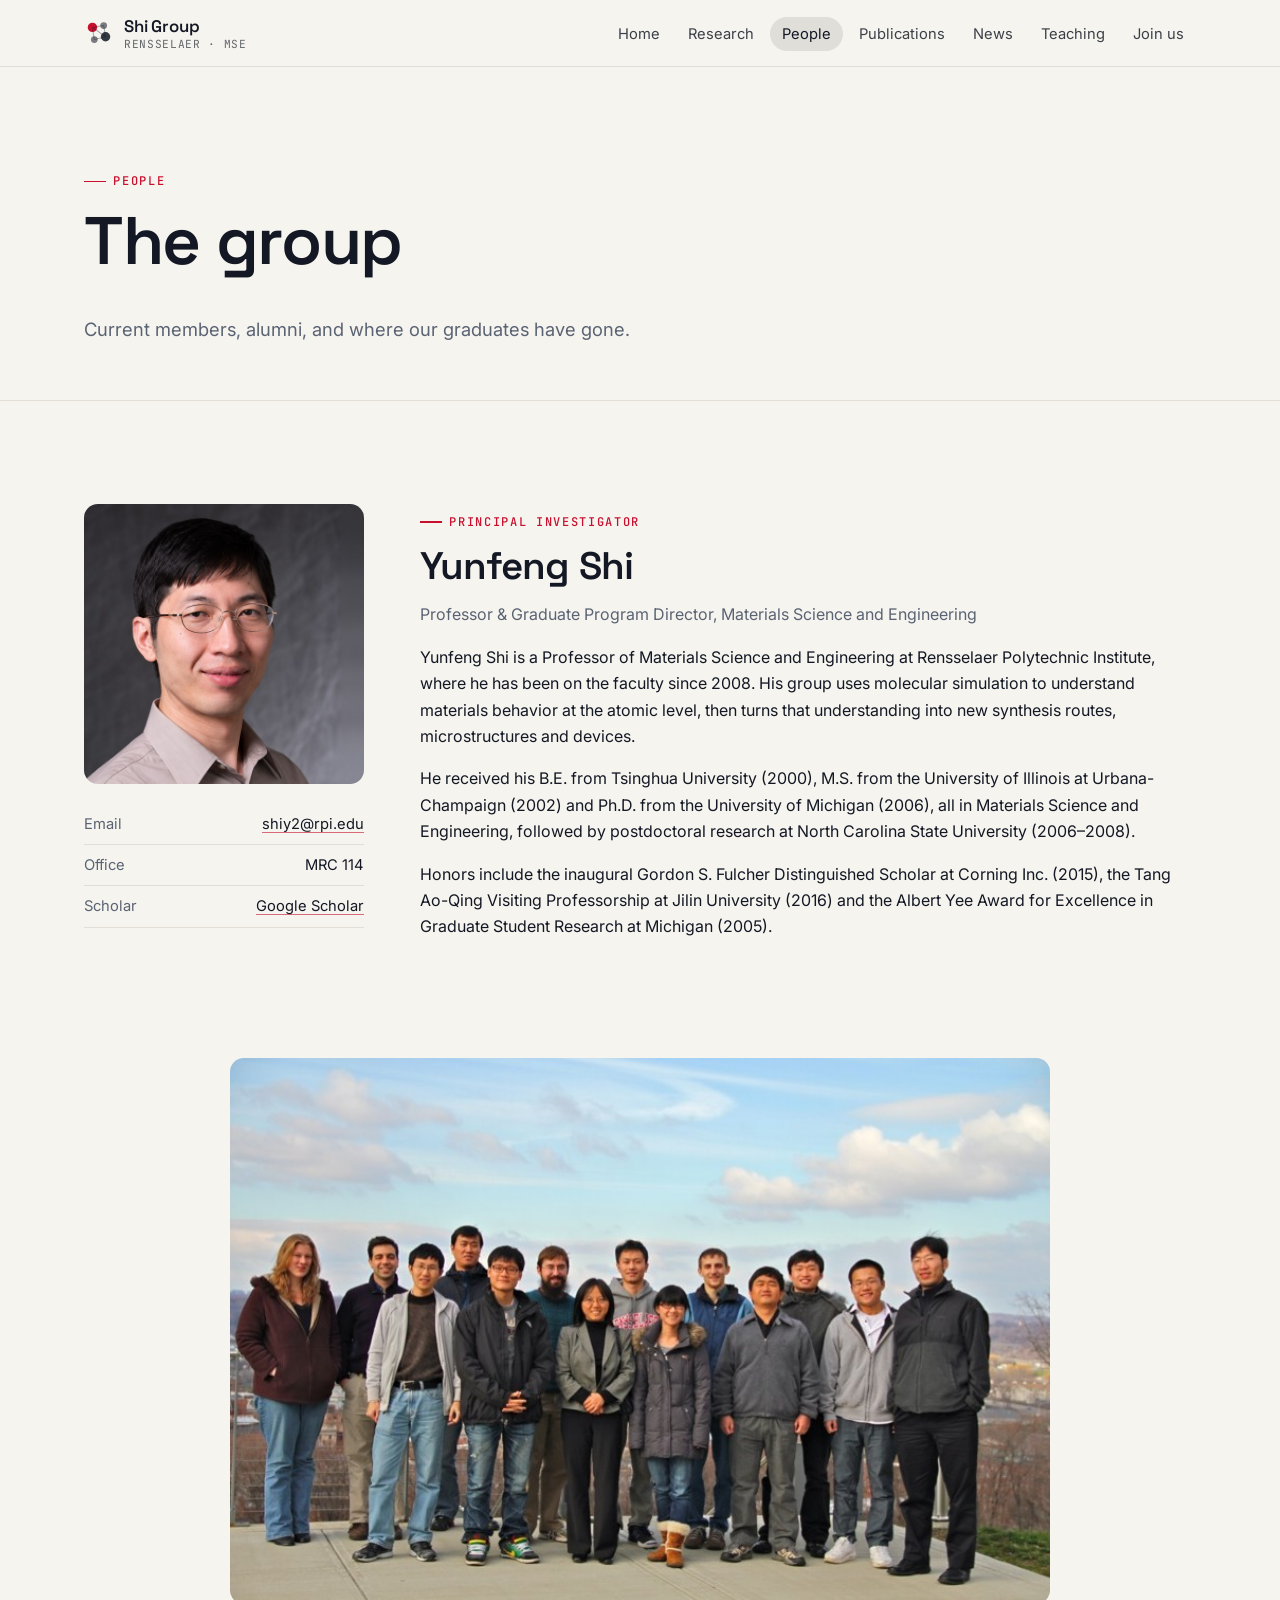
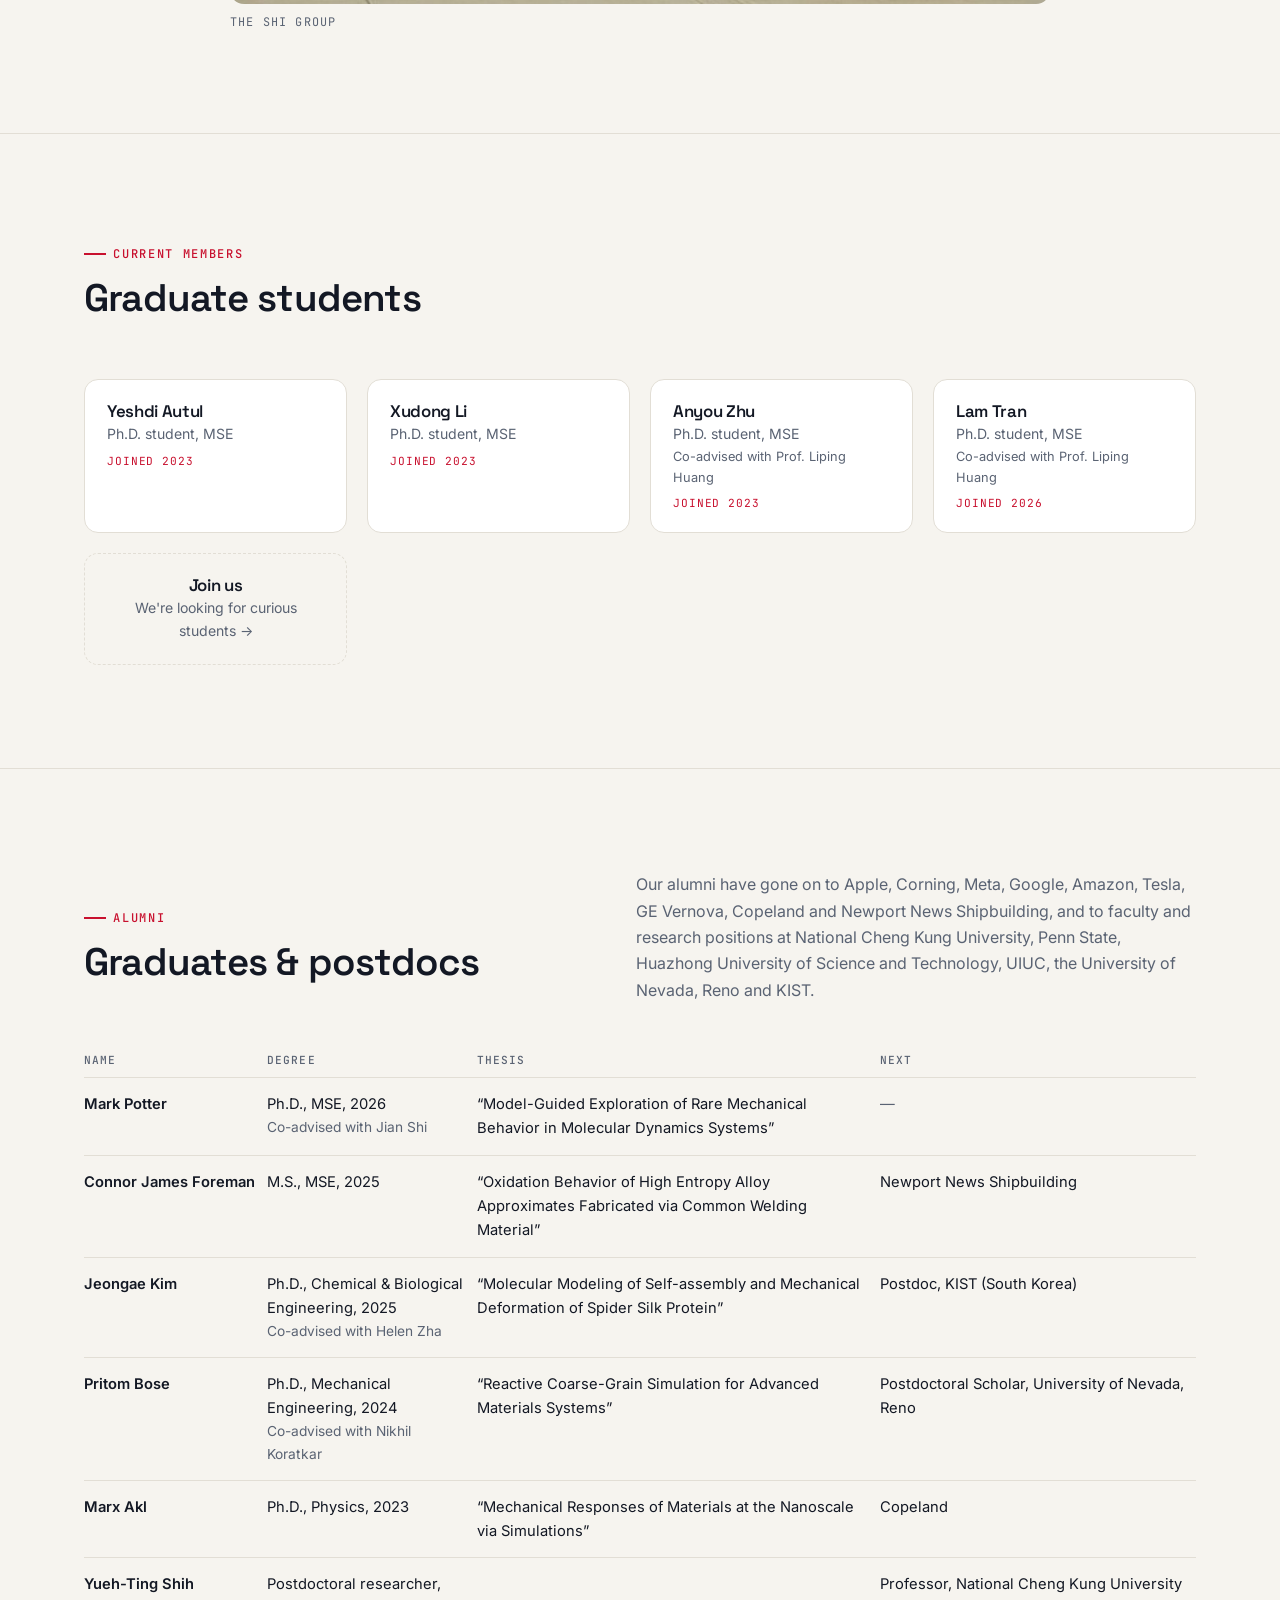
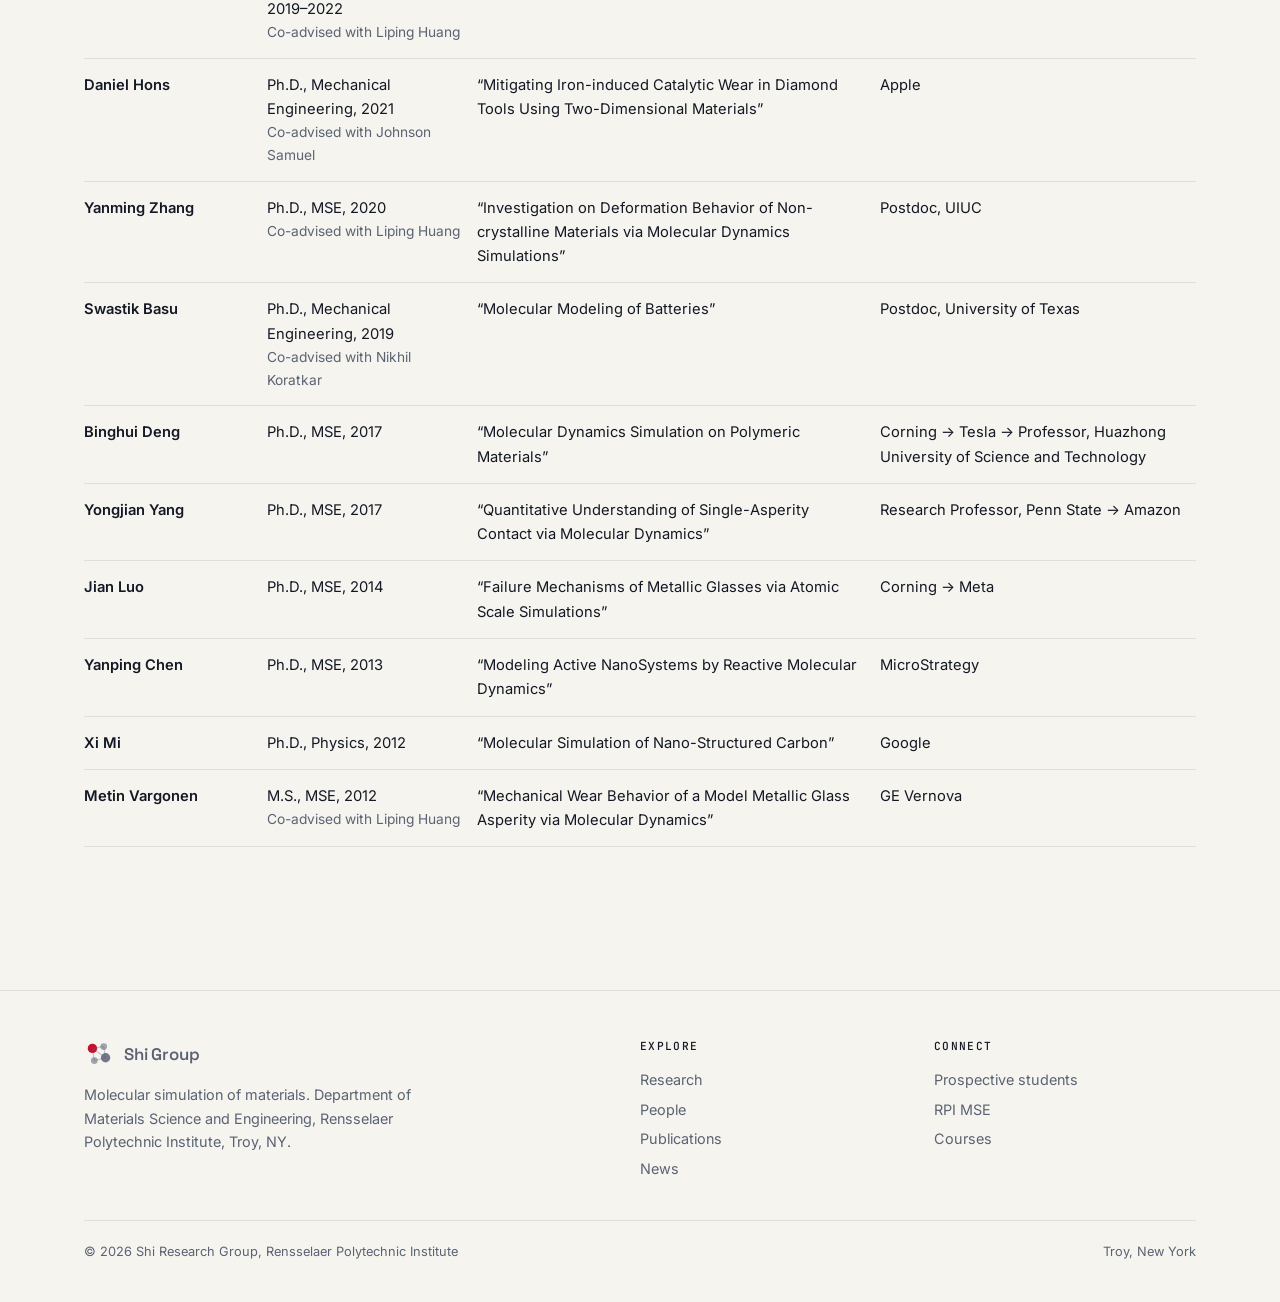
==== people.html @ 4d03acb0 "Add files via upload" ====
<!doctype html>
<html lang="en">
<head>
<meta charset="utf-8">
<meta name="viewport" content="width=device-width, initial-scale=1">
<title>People · Shi Group</title>
<link rel="icon" href="assets/favicon.svg" type="image/svg+xml">
<link rel="preconnect" href="https://fonts.googleapis.com"><link rel="preconnect" href="https://fonts.gstatic.com" crossorigin>
<link href="https://fonts.googleapis.com/css2?family=Inter:wght@400;500;600&family=JetBrains+Mono:wght@400;500&family=Space+Grotesk:wght@500;600&display=swap" rel="stylesheet">
<link rel="stylesheet" href="assets/style.css">
</head>
<body>
<section class="page-head">
  <div class="wrap">
    <div class="eyebrow">People</div>
    <h1>The group</h1>
    <p>Current members, alumni, and where our graduates have gone.</p>
  </div>
</section>

<section class="section">
  <div class="wrap pi" id="pi"></div>
</section>

<section class="section" style="padding-top:0;border-top:0">
  <div class="wrap">
    <figure class="group-photo reveal"><img src="assets/img/group.jpg" alt="Shi Group members and colleagues" loading="lazy"><figcaption>The Shi Group</figcaption></figure>
  </div>
</section>

<section class="section">
  <div class="wrap">
    <div class="section-head"><div><div class="eyebrow">Current members</div><h2>Graduate students</h2></div></div>
    <div class="members" id="current"></div>
  </div>
</section>

<section class="section">
  <div class="wrap">
    <div class="section-head"><div><div class="eyebrow">Alumni</div><h2>Graduates &amp; postdocs</h2></div>
      <p>Our alumni have gone on to Apple, Corning, Meta, Google, Amazon, Tesla, GE Vernova, Copeland and Newport News Shipbuilding, and to faculty and research positions at National Cheng Kung University, Penn State, Huazhong University of Science and Technology, UIUC, the University of Nevada, Reno and KIST.</p></div>
    <table class="alumni"><thead><tr><th>Name</th><th>Degree</th><th>Thesis</th><th>Next</th></tr></thead><tbody id="alumni"></tbody></table>
  </div>
</section>

<script src="data/people.js"></script>
<script src="assets/site.js"></script>
<script>
  const pi = PEOPLE.pi;
  document.getElementById("pi").innerHTML = `
    <div>${Site.avatar(pi)}
      <ul class="pi-meta">
        ${pi.email ? `<li><span>Email</span><a href="mailto:${pi.email}">${pi.email}</a></li>` : ""}
        ${pi.office ? `<li><span>Office</span><span>${pi.office}</span></li>` : ""}
        ${pi.scholar ? `<li><span>Scholar</span><a href="${pi.scholar}" target="_blank" rel="noopener">Google Scholar</a></li>` : ""}
        ${pi.cv ? `<li><span>CV</span><a href="${pi.cv}">Download (PDF)</a></li>` : ""}
      </ul></div>
    <div>
      <div class="eyebrow">Principal investigator</div>
      <h2>${pi.name}</h2>
      <p class="muted" style="margin-top:-6px">${pi.role}</p>
      ${pi.bio.map(b => `<p>${b}</p>`).join("")}
    </div>`;
  document.getElementById("current").innerHTML = PEOPLE.current.map(m => `
    <div class="member reveal">
      <h4>${m.name}</h4><div class="role">${m.role}</div>
      ${m.topic ? `<div class="topic">${m.topic}</div>` : ""}
      ${m.note ? `<div class="role" style="font-size:.8rem">${m.note}</div>` : ""}
      ${m.since ? `<div class="since">Joined ${m.since}</div>` : ""}
    </div>`).join("") + `<a class="member join reveal" href="join.html"><h4>Join us</h4><div class="role">We're looking for curious students →</div></a>`;
  document.getElementById("alumni").innerHTML = PEOPLE.alumni.map(a => `
    <tr><td class="name">${a.name}</td>
      <td>${a.degree}${a.year ? `, ${a.year}` : ""}${a.note ? `<div class="thesis">${a.note}</div>` : ""}</td>
      <td class="thesis">${a.thesis ? `“${a.thesis}”` : ""}</td>
      <td>${a.now || '<span class="muted">—</span>'}</td></tr>`).join("");
  observeReveal();
</script>
</body>
</html>
---- assets/style.css ----
/* ---------- Tokens ---------- */
:root {
  --bg: #f6f4ef;
  --surface: #ffffff;
  --surface-2: #efece5;
  --ink: #131824;
  --muted: #5a6373;
  --line: #e2ded5;
  --accent: #c8102e;
  --accent-soft: #c8102e14;
  --hero: #0b0f17;
  --hero-ink: #eef1f6;
  --radius: 14px;
  --maxw: 1160px;
  --font-display: "Space Grotesk", system-ui, sans-serif;
  --font-body: "Inter", system-ui, -apple-system, "Segoe UI", sans-serif;
  --font-mono: "JetBrains Mono", ui-monospace, monospace;
  color-scheme: light;
}
@media (prefers-color-scheme: dark) {
  :root:not([data-theme="light"]) {
    --bg: #0d1118; --surface: #141a25; --surface-2: #1a2130; --ink: #e8ebf1; --muted: #9aa3b3;
    --line: #252e3e; --accent: #ff4d61; --accent-soft: #ff4d611c; color-scheme: dark;
  }
}
:root[data-theme="dark"] {
  --bg: #0d1118; --surface: #141a25; --surface-2: #1a2130; --ink: #e8ebf1; --muted: #9aa3b3;
  --line: #252e3e; --accent: #ff4d61; --accent-soft: #ff4d611c; color-scheme: dark;
}

/* ---------- Base ---------- */
*, *::before, *::after { box-sizing: border-box; }
html { scroll-behavior: smooth; }
body {
  margin: 0; background: var(--bg); color: var(--ink);
  font: 16px/1.65 var(--font-body); -webkit-font-smoothing: antialiased;
}
img { max-width: 100%; display: block; }
a { color: inherit; text-decoration-color: color-mix(in srgb, var(--accent) 60%, transparent); text-underline-offset: 3px; }
a:hover { color: var(--accent); }
h1, h2, h3, h4 { font-family: var(--font-display); letter-spacing: -0.02em; line-height: 1.15; margin: 0 0 .5em; }
h1 { font-size: clamp(2.3rem, 5.4vw, 4.2rem); font-weight: 600; }
h2 { font-size: clamp(1.7rem, 3.2vw, 2.4rem); font-weight: 600; }
h3 { font-size: 1.25rem; font-weight: 600; }
p { margin: 0 0 1em; }
.wrap { max-width: var(--maxw); margin: 0 auto; padding: 0 24px; }
@media (max-width: 600px) { .wrap { padding: 0 16px; } }
.eyebrow {
  font: 500 .75rem/1 var(--font-mono); text-transform: uppercase; letter-spacing: .14em;
  color: var(--accent); display: inline-flex; align-items: center; gap: .6em; margin-bottom: 1rem;
}
.eyebrow::before { content: ""; width: 22px; height: 1.5px; background: currentColor; }
.muted { color: var(--muted); }
.section { padding: clamp(56px, 8vw, 104px) 0; }
.section + .section { border-top: 1px solid var(--line); }
.section-head { display: flex; justify-content: space-between; align-items: end; gap: 24px; margin-bottom: 40px; flex-wrap: wrap; }
.section-head p { max-width: 560px; color: var(--muted); margin: 0; }
.link-arrow { font: 500 .9rem var(--font-mono); text-decoration: none; white-space: nowrap; }
.link-arrow::after { content: " →"; transition: margin .2s; }
.link-arrow:hover::after { margin-left: 4px; }

/* ---------- Header ---------- */
.site-header {
  position: sticky; top: 0; z-index: 50;
  background: color-mix(in srgb, var(--bg) 82%, transparent);
  backdrop-filter: saturate(160%) blur(12px); -webkit-backdrop-filter: saturate(160%) blur(12px);
  border-bottom: 1px solid var(--line);
}
.site-header.on-hero { background: color-mix(in srgb, var(--hero) 70%, transparent); border-color: #ffffff14; color: var(--hero-ink); }
.nav { display: flex; align-items: center; justify-content: space-between; height: 66px; }
.brand { display: flex; align-items: center; gap: 10px; text-decoration: none; font: 600 1.05rem var(--font-display); letter-spacing: -0.01em; }
.brand-mark { width: 30px; height: 30px; }
.brand small { display: block; font: 400 .7rem var(--font-mono); letter-spacing: .06em; opacity: .65; text-transform: uppercase; }
.nav-links { display: flex; gap: 4px; list-style: none; margin: 0; padding: 0; }
.nav-links a { text-decoration: none; font-size: .92rem; padding: 8px 12px; border-radius: 999px; opacity: .82; }
.nav-links a:hover { opacity: 1; color: inherit; background: color-mix(in srgb, currentColor 8%, transparent); }
.nav-links a[aria-current="page"] { opacity: 1; background: color-mix(in srgb, currentColor 10%, transparent); }
.nav-toggle { display: none; background: none; border: 0; color: inherit; padding: 8px; cursor: pointer; }
.nav-toggle svg { width: 24px; height: 24px; }
@media (max-width: 860px) {
  .nav-toggle { display: block; }
  .nav-links {
    position: absolute; top: 66px; left: 0; right: 0; flex-direction: column; gap: 0; padding: 8px 16px 16px;
    background: var(--bg); color: var(--ink); border-bottom: 1px solid var(--line); display: none;
  }
  .nav-links.open { display: flex; }
  .nav-links a { display: block; padding: 12px; border-radius: 10px; }
}

/* ---------- Hero ---------- */
.hero { position: relative; background: var(--hero); color: var(--hero-ink); overflow: hidden; margin-top: -67px; padding-top: 67px; }
.hero canvas { position: absolute; inset: 0; width: 100%; height: 100%; }
.hero::after { content: ""; position: absolute; inset: 0; pointer-events: none;
  background: linear-gradient(90deg, var(--hero) 0%, #0b0f17d9 38%, #0b0f1740 70%, transparent 100%), linear-gradient(0deg, var(--hero) 0%, transparent 30%); }
.hero-inner { position: relative; z-index: 2; padding: clamp(90px, 14vw, 170px) 0 clamp(70px, 9vw, 110px); max-width: 720px; }
.hero h1 { margin-bottom: .35em; }
.hero h1 em { font-style: normal; color: #ff5a6c; }
.hero .lede { font-size: clamp(1.05rem, 1.6vw, 1.22rem); color: #c3cad6; max-width: 600px; }
.hero .eyebrow { color: #ff5a6c; }
.hero-cta { display: flex; gap: 12px; flex-wrap: wrap; margin-top: 30px; }
.btn {
  display: inline-flex; align-items: center; gap: 8px; padding: 12px 20px; border-radius: 999px;
  font: 500 .95rem var(--font-body); text-decoration: none; border: 1px solid transparent; transition: transform .15s, background .2s;
}
.btn:hover { transform: translateY(-1px); }
.btn-primary { background: var(--accent); color: #fff; }
.btn-primary:hover { color: #fff; background: color-mix(in srgb, var(--accent) 88%, #000); }
.btn-ghost { border-color: #ffffff38; color: var(--hero-ink); }
.btn-ghost:hover { color: #fff; background: #ffffff12; }
.btn-line { border-color: var(--line); background: var(--surface); }
.hero-hint { position: absolute; right: 24px; bottom: 18px; max-width: 460px; text-align: right; line-height: 1.5; z-index: 2; font: .7rem var(--font-mono); color: #8590a3; letter-spacing: .06em; }
@media (max-width: 600px) { .hero-hint { display: none; } }

.stats { position: relative; z-index: 2; display: grid; grid-template-columns: repeat(3, 1fr); border-top: 1px solid #ffffff1a; }
.stat { padding: 26px 0 30px; }
.stat + .stat { padding-left: 24px; border-left: 1px solid #ffffff1a; }
.stat b { display: block; font: 600 clamp(1.6rem, 3vw, 2.3rem)/1 var(--font-display); letter-spacing: -.02em; }
.stat span { font: .72rem var(--font-mono); text-transform: uppercase; letter-spacing: .1em; color: #8f99ab; }
@media (max-width: 700px) { .stat + .stat { padding-left: 14px; } }

/* ---------- Page header (inner pages) ---------- */
.page-head { padding: clamp(56px, 8vw, 96px) 0 clamp(32px, 5vw, 56px); border-bottom: 1px solid var(--line); }
.page-head p { font-size: 1.15rem; color: var(--muted); max-width: 680px; margin: 0; }

/* ---------- Theme cards ---------- */
.themes { display: grid; grid-template-columns: repeat(3, 1fr); gap: 20px; }
@media (max-width: 960px) { .themes { grid-template-columns: repeat(2, 1fr); } }
@media (max-width: 620px) { .themes { grid-template-columns: 1fr; } }
.theme {
  background: var(--surface); border: 1px solid var(--line); border-radius: var(--radius); overflow: hidden;
  text-decoration: none; display: flex; flex-direction: column; transition: transform .2s, box-shadow .2s, border-color .2s;
}
.theme:hover { transform: translateY(-3px); box-shadow: 0 18px 40px -24px #0005; border-color: color-mix(in srgb, var(--accent) 35%, var(--line)); color: inherit; }
.theme-img { aspect-ratio: 16 / 9; overflow: hidden; background: #0f1520; }
.theme-img img { width: 100%; height: 100%; object-fit: cover; transition: transform .6s; }
.theme:hover .theme-img img { transform: scale(1.04); }
.theme-body { padding: 20px 22px 24px; }
.theme-body .num { font: .72rem var(--font-mono); color: var(--accent); letter-spacing: .1em; }
.theme-body h3 { margin: 6px 0 8px; }
.theme-body p { color: var(--muted); font-size: .95rem; margin: 0; }

/* ---------- Featured papers ---------- */
.papers { display: grid; grid-template-columns: repeat(3, 1fr); gap: 16px; }
@media (max-width: 960px) { .papers { grid-template-columns: repeat(2, 1fr); } }
@media (max-width: 640px) { .papers { grid-template-columns: 1fr; } }
.paper-card {
  display: grid; grid-template-columns: 64px 1fr; gap: 14px; padding: 22px; border-radius: var(--radius);
  background: var(--surface); border: 1px solid var(--line); text-decoration: none;
}
.paper-card:hover { border-color: color-mix(in srgb, var(--accent) 40%, var(--line)); color: inherit; }
.paper-card .yr { font: 600 1.5rem/1 var(--font-display); color: var(--muted); }
.paper-card .jr { font: 500 .74rem var(--font-mono); text-transform: uppercase; letter-spacing: .08em; color: var(--accent); margin-bottom: 6px; }
.paper-card h4 { font: 600 1.05rem/1.35 var(--font-display); margin: 0; letter-spacing: -.01em; }

/* ---------- News ---------- */
.news-list { list-style: none; margin: 0; padding: 0; }
.news-item { display: grid; grid-template-columns: 120px 90px 1fr; gap: 16px; padding: 18px 0; border-bottom: 1px solid var(--line); align-items: baseline; }
.news-item:first-child { border-top: 1px solid var(--line); }
.news-date { font: .82rem var(--font-mono); color: var(--muted); }
.tag { display: inline-block; font: 500 .68rem/1 var(--font-mono); text-transform: uppercase; letter-spacing: .08em;
  padding: 5px 8px; border-radius: 6px; background: var(--accent-soft); color: var(--accent); justify-self: start; }
.tag.People { background: #3b6ea81f; color: #3b6ea8; }
.tag.Grant { background: #e0a52624; color: #a8740a; }
.tag.Talk { background: #4b8a6a1f; color: #3d7a5a; }
@media (prefers-color-scheme: dark) { :root:not([data-theme="light"]) .tag.People { color: #8db4e6; } :root:not([data-theme="light"]) .tag.Grant { color: #f0c062; } :root:not([data-theme="light"]) .tag.Talk { color: #7fcca4; } }
:root[data-theme="dark"] .tag.People { color: #8db4e6; } :root[data-theme="dark"] .tag.Grant { color: #f0c062; } :root[data-theme="dark"] .tag.Talk { color: #7fcca4; }
@media (max-width: 640px) {
  .news-item { grid-template-columns: auto 1fr; gap: 6px 12px; }
  .news-item .news-text { grid-column: 1 / -1; }
}

/* ---------- Split / CTA ---------- */
.split { display: grid; grid-template-columns: 1.1fr 1fr; gap: clamp(28px, 6vw, 80px); align-items: start; }
@media (max-width: 860px) { .split { grid-template-columns: 1fr; } }
.cta-band { background: var(--hero); color: var(--hero-ink); border-radius: 22px; padding: clamp(32px, 6vw, 64px); position: relative; overflow: hidden; }
.cta-band p { color: #c3cad6; max-width: 560px; }
.cta-band .eyebrow { color: #ff5a6c; }
.cta-band::before { content: ""; position: absolute; right: -60px; top: -60px; width: 320px; height: 320px; border-radius: 50%;
  background: radial-gradient(circle, #c8102e55, transparent 65%); }

/* ---------- Research page ---------- */
.rs { display: grid; grid-template-columns: 1fr 1.1fr; gap: clamp(28px, 5vw, 64px); align-items: center; padding: clamp(48px, 7vw, 88px) 0; border-bottom: 1px solid var(--line); scroll-margin-top: 80px; }
.rs:nth-of-type(even) .rs-fig { order: 2; }
.rs-img { border-radius: var(--radius); overflow: hidden; aspect-ratio: 16 / 10; background: #0f1520; }
.rs-img img { width: 100%; height: 100%; object-fit: cover; }
.rs-img figcaption { display: none; }
.rs ul.refs { list-style: none; padding: 0; margin: 20px 0 0; border-top: 1px solid var(--line); }
.rs ul.refs li { padding: 10px 0; border-bottom: 1px solid var(--line); font-size: .92rem; }
.rs ul.refs li span { font: .74rem var(--font-mono); color: var(--accent); text-transform: uppercase; letter-spacing: .06em; margin-right: 8px; }
@media (max-width: 860px) { .rs { grid-template-columns: 1fr; } .rs:nth-of-type(even) .rs-fig { order: 0; } }
.toc { display: flex; flex-wrap: wrap; gap: 8px; margin-top: 28px; }
.chip {
  font: 500 .82rem var(--font-body); padding: 8px 14px; border-radius: 999px; border: 1px solid var(--line);
  background: var(--surface); color: var(--ink); text-decoration: none; cursor: pointer;
}
.chip:hover { border-color: var(--accent); color: var(--accent); }
.chip[aria-pressed="true"] { background: var(--ink); color: var(--bg); border-color: var(--ink); }
.methods { display: grid; grid-template-columns: repeat(4, 1fr); gap: 16px; }
@media (max-width: 860px) { .methods { grid-template-columns: 1fr 1fr; } }
@media (max-width: 480px) { .methods { grid-template-columns: 1fr; } }
.method { padding: 22px; background: var(--surface); border: 1px solid var(--line); border-radius: var(--radius); }
.method h4 { font: 600 1rem var(--font-display); margin: 0 0 6px; }
.method p { font-size: .9rem; color: var(--muted); margin: 0; }

/* ---------- People ---------- */
.pi { display: grid; grid-template-columns: 280px 1fr; gap: clamp(28px, 5vw, 56px); }
@media (max-width: 760px) { .pi { grid-template-columns: 1fr; } }
.avatar {
  aspect-ratio: 1; border-radius: var(--radius); overflow: hidden; display: grid; place-items: center;
  background: linear-gradient(135deg, #1b2434, #0b0f17); color: #fff; font: 600 2.4rem var(--font-display); letter-spacing: -.02em;
}
.avatar img { width: 100%; height: 100%; object-fit: cover; }
.pi .avatar { max-width: 280px; font-size: 4rem; }
.pi-meta { list-style: none; padding: 0; margin: 20px 0 0; font-size: .92rem; }
.pi-meta li { padding: 8px 0; border-bottom: 1px solid var(--line); display: flex; justify-content: space-between; gap: 12px; }
.pi-meta li span:first-child { color: var(--muted); }
.members { display: grid; grid-template-columns: repeat(auto-fill, minmax(220px, 1fr)); gap: 20px; }
.member { background: var(--surface); border: 1px solid var(--line); border-radius: var(--radius); padding: 20px 22px 22px; }
.member .avatar { font-size: 2.2rem; margin-bottom: 14px; }
.member h4 { font: 600 1.05rem var(--font-display); margin: 0; }
.member .role { font-size: .88rem; color: var(--muted); }
.member .topic { font-size: .85rem; margin-top: 8px; }
.member .since { font: .7rem var(--font-mono); color: var(--accent); text-transform: uppercase; letter-spacing: .08em; margin-top: 8px; }
.member.join { display: flex; flex-direction: column; justify-content: center; border-style: dashed; background: transparent; text-decoration: none; min-height: 0; text-align: center; }
.member.join:hover { border-color: var(--accent); color: var(--accent); }
.alumni { width: 100%; border-collapse: collapse; font-size: .92rem; }
.alumni th { text-align: left; font: 500 .7rem var(--font-mono); text-transform: uppercase; letter-spacing: .1em; color: var(--muted); padding: 10px 12px 10px 0; border-bottom: 1px solid var(--line); }
.alumni td { padding: 14px 12px 14px 0; border-bottom: 1px solid var(--line); vertical-align: top; }
.alumni td.name { font-weight: 600; white-space: nowrap; }
.alumni td .thesis { color: var(--muted); font-size: .86rem; }
@media (max-width: 760px) {
  .alumni thead { display: none; }
  .alumni tr { display: block; padding: 14px 0; border-bottom: 1px solid var(--line); }
  .alumni td { display: block; border: 0; padding: 2px 0; }
}
.ug { columns: 2; column-gap: 40px; list-style: none; padding: 0; margin: 0; font-size: .92rem; }
.ug li { break-inside: avoid; padding: 8px 0; border-bottom: 1px solid var(--line); display: flex; justify-content: space-between; gap: 12px; }
.ug li span { color: var(--muted); text-align: right; }
@media (max-width: 640px) { .ug { columns: 1; } }

/* ---------- Publications ---------- */
.pub-tools { display: flex; flex-wrap: wrap; gap: 12px; align-items: center; margin-bottom: 12px; }
.search {
  flex: 1 1 260px; display: flex; align-items: center; gap: 8px; padding: 10px 16px; border-radius: 999px;
  border: 1px solid var(--line); background: var(--surface);
}
.search input { border: 0; outline: 0; background: transparent; color: var(--ink); font: inherit; width: 100%; }
.search:focus-within { border-color: var(--accent); }
.pub-count { font: .8rem var(--font-mono); color: var(--muted); }
.pub-year { display: grid; grid-template-columns: 110px 1fr; gap: 24px; padding: 26px 0; border-bottom: 1px solid var(--line); }
.pub-year > h3 { font: 600 1.6rem var(--font-display); color: var(--muted); position: sticky; top: 84px; align-self: start; margin: 0; }
@media (max-width: 700px) { .pub-year { grid-template-columns: 1fr; gap: 8px; } .pub-year > h3 { position: static; } }
.pub { padding: 12px 0 14px; }
.pub + .pub { border-top: 1px dashed var(--line); }
.pub-title { font: 600 1.02rem/1.4 var(--font-display); letter-spacing: -.005em; }
.pub-title a { text-decoration: none; }
.pub-authors { font-size: .88rem; color: var(--muted); margin: 4px 0; }
.pub-authors b { color: var(--ink); font-weight: 600; }
.pub-venue { font-size: .88rem; }
.pub-venue i { font-style: italic; }
.badge { display: inline-block; font: 500 .66rem/1 var(--font-mono); text-transform: uppercase; letter-spacing: .08em; padding: 4px 7px; border-radius: 5px; margin-left: 8px; vertical-align: 2px; }
.badge.hl { background: var(--accent); color: #fff; }
.badge.soft { background: var(--surface-2); color: var(--muted); }
.pub-links a { font: .78rem var(--font-mono); margin-right: 12px; }

/* ---------- Teaching / join ---------- */
.course-list { display: grid; grid-template-columns: repeat(auto-fill, minmax(260px, 1fr)); gap: 16px; }
.course { padding: 22px; background: var(--surface); border: 1px solid var(--line); border-radius: var(--radius); }
.course .code { font: 500 .78rem var(--font-mono); color: var(--accent); letter-spacing: .06em; }
.course h4 { font: 600 1.08rem var(--font-display); margin: 6px 0 6px; }
.course p { color: var(--muted); font-size: .9rem; margin: 0; }
.prose { max-width: 720px; }
.prose p, .prose li { font-size: 1.05rem; }
.contact-card { padding: 28px; background: var(--surface); border: 1px solid var(--line); border-radius: var(--radius); }
.contact-card dl { margin: 0; display: grid; grid-template-columns: auto 1fr; gap: 10px 20px; font-size: .95rem; }
.contact-card dt { color: var(--muted); font: .74rem var(--font-mono); text-transform: uppercase; letter-spacing: .08em; padding-top: 3px; }
.contact-card dd { margin: 0; }
.todo { background: #e0a52633; padding: 1px 6px; border-radius: 4px; font-size: .85em; }

/* ---------- Footer ---------- */
.site-footer { border-top: 1px solid var(--line); padding: 48px 0 40px; margin-top: 40px; font-size: .9rem; color: var(--muted); }
.footer-grid { display: grid; grid-template-columns: 2fr 1fr 1fr; gap: 32px; }
.footer-grid h5 { font: 500 .7rem var(--font-mono); text-transform: uppercase; letter-spacing: .12em; margin: 0 0 12px; color: var(--ink); }
.footer-grid ul { list-style: none; margin: 0; padding: 0; }
.footer-grid li { padding: 3px 0; }
.footer-grid a { text-decoration: none; }
.footer-bottom { margin-top: 36px; padding-top: 20px; border-top: 1px solid var(--line); display: flex; justify-content: space-between; flex-wrap: wrap; gap: 12px; font-size: .8rem; }
@media (max-width: 700px) { .footer-grid { grid-template-columns: 1fr 1fr; } .footer-grid > div:first-child { grid-column: 1 / -1; } }

/* ---------- Reveal ---------- */
.reveal { opacity: 0; transform: translateY(14px); transition: opacity .7s ease, transform .7s ease; }
.reveal.in { opacity: 1; transform: none; }
@media (prefers-reduced-motion: reduce) { .reveal { opacity: 1; transform: none; transition: none; } html { scroll-behavior: auto; } }
@media (max-width: 700px) {
  .hero::after { background: linear-gradient(180deg, #0b0f17cc 0%, #0b0f17e6 60%, var(--hero) 100%); }
}

/* ---------- Real figures (white backgrounds) ---------- */
.theme-img.fig, .rs-img.fig { background: #fff; }
.theme-img.fig img { object-fit: contain; padding: 10px; }
.rs-img.fig img { object-fit: contain; padding: 16px; }
.rs-fig { margin: 0; }
.rs-fig figcaption { font-size: .82rem; color: var(--muted); margin-top: 10px; line-height: 1.5; }
.paper-card.has-img { grid-template-columns: 1fr; gap: 0; padding: 0; overflow: hidden; }
.paper-card .thumb { height: 170px; background: #fff; border-bottom: 1px solid var(--line); display: flex; align-items: center; justify-content: center; padding: 12px; }
.paper-card .thumb img { max-width: 100%; max-height: 100%; object-fit: contain; }
.paper-card .pc-body { display: grid; grid-template-columns: 64px 1fr; gap: 18px; padding: 20px 22px 22px; }
.group-photo { margin: 0 auto; max-width: 820px; }
.group-photo img { width: 100%; border-radius: var(--radius); }
.group-photo figcaption { font: .74rem var(--font-mono); text-transform: uppercase; letter-spacing: .1em; color: var(--muted); margin-top: 10px; }
.paper-card.has-img { align-content: start; }
.hero-ctrl { position: absolute; z-index: 3; right: 24px; top: 92px; width: 250px; padding: 12px 14px; border-radius: 12px;
  background: #0b0f17cc; border: 1px solid #ffffff1f; color: #c3cad6; backdrop-filter: blur(6px); -webkit-backdrop-filter: blur(6px); }
.hero-ctrl label { display: flex; justify-content: space-between; font: 500 .78rem var(--font-mono); letter-spacing: .04em; margin-bottom: 6px; }
.hero-ctrl output { color: #fff; }
.hero-ctrl input[type=range] { width: 100%; accent-color: #ff5a6c; margin: 0; }
.hero-ctrl small { display: block; font: .68rem var(--font-mono); color: #8590a3; margin-top: 4px; }
@media (max-width: 600px) { .hero-ctrl { position: relative; top: auto; right: auto; width: auto; margin: 0 16px 20px; } }
.hero-ctrl .ctrl-ends { display: flex; justify-content: space-between; line-height: 1.35; font: .66rem var(--font-mono); color: #8590a3; margin-top: 4px; }
.hero-ctrl .ctrl-more { display: inline-block; margin-top: 12px; font: 500 .74rem var(--font-mono); color: #ff8a96; text-decoration: none; }
.hero-ctrl .ctrl-more:hover { color: #fff; }
.param-table { width: 100%; border-collapse: collapse; font-size: .95rem; margin: 8px 0 24px; }
.param-table th, .param-table td { text-align: left; padding: 12px 14px 12px 0; border-bottom: 1px solid var(--line); }
.param-table th { font: 500 .7rem var(--font-mono); text-transform: uppercase; letter-spacing: .1em; color: var(--muted); }
.param-table td:first-child { font-weight: 600; }
.limits { display: grid; grid-template-columns: 1fr 1fr; gap: 20px; margin: 24px 0; }
@media (max-width: 700px) { .limits { grid-template-columns: 1fr; } }
.limit { background: var(--surface); border: 1px solid var(--line); border-radius: var(--radius); padding: 20px; }
.limit svg { width: 100%; height: auto; display: block; margin-bottom: 12px; background: #0b0f17; border-radius: 10px; }
.limit h4 { font: 600 1.05rem var(--font-display); margin: 0 0 6px; }
.limit p { font-size: .92rem; color: var(--muted); margin: 0; }
.eq { font: 1rem var(--font-mono); background: var(--surface-2); padding: 14px 16px; border-radius: 10px; overflow-x: auto; }
.reflist { padding-left: 20px; }
.reflist li { margin-bottom: 10px; }
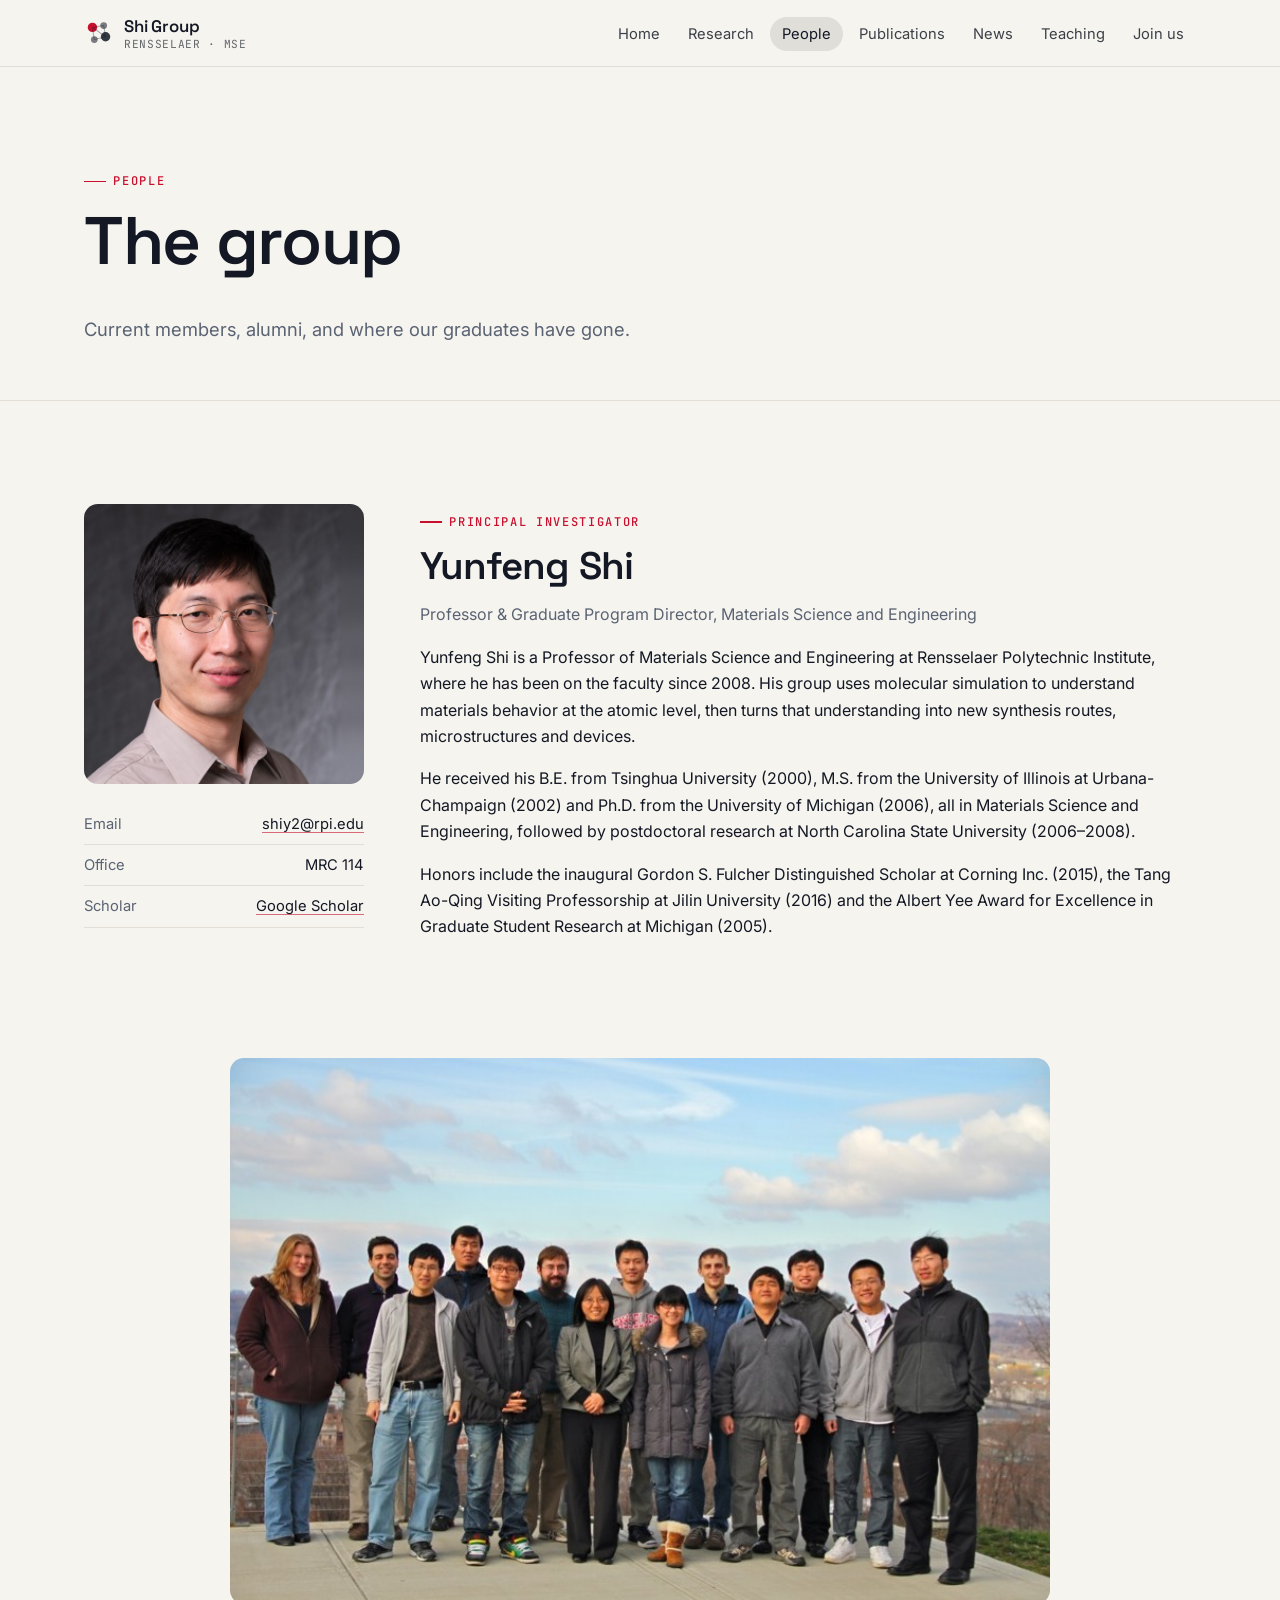
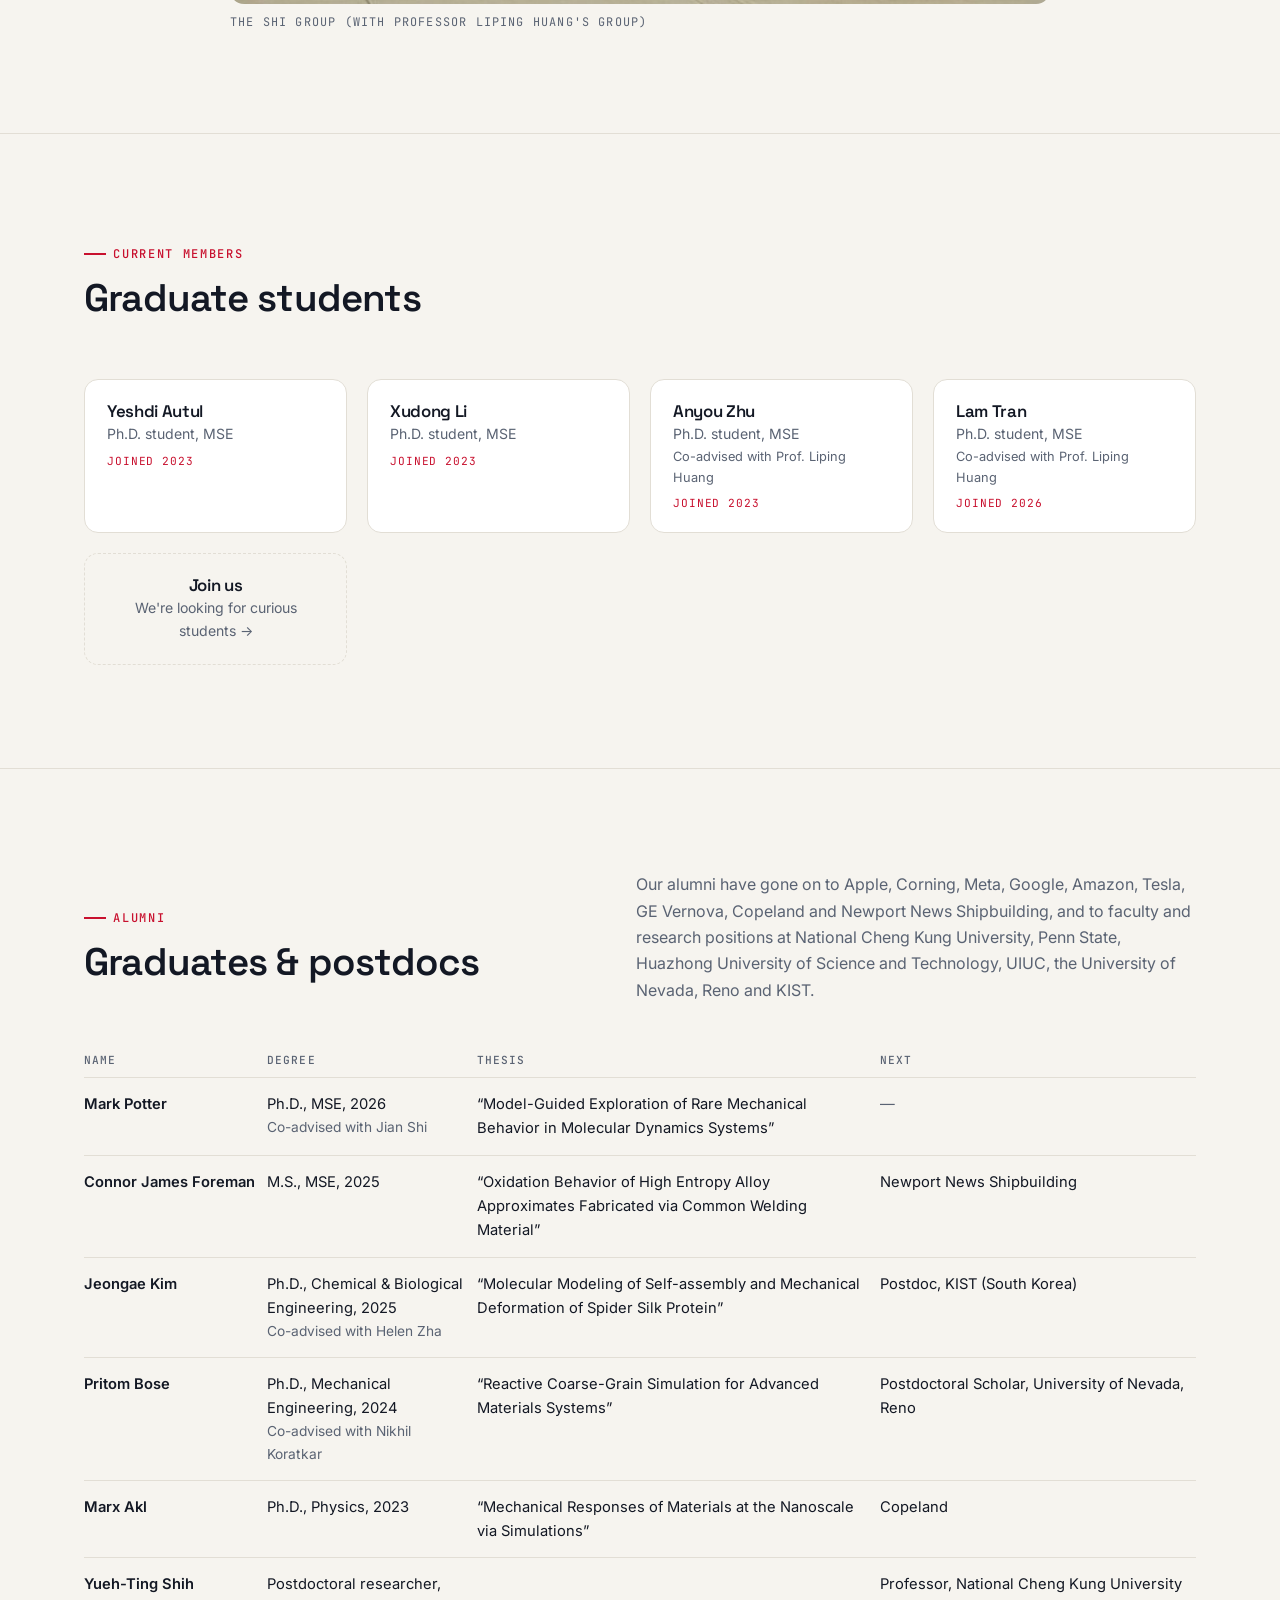
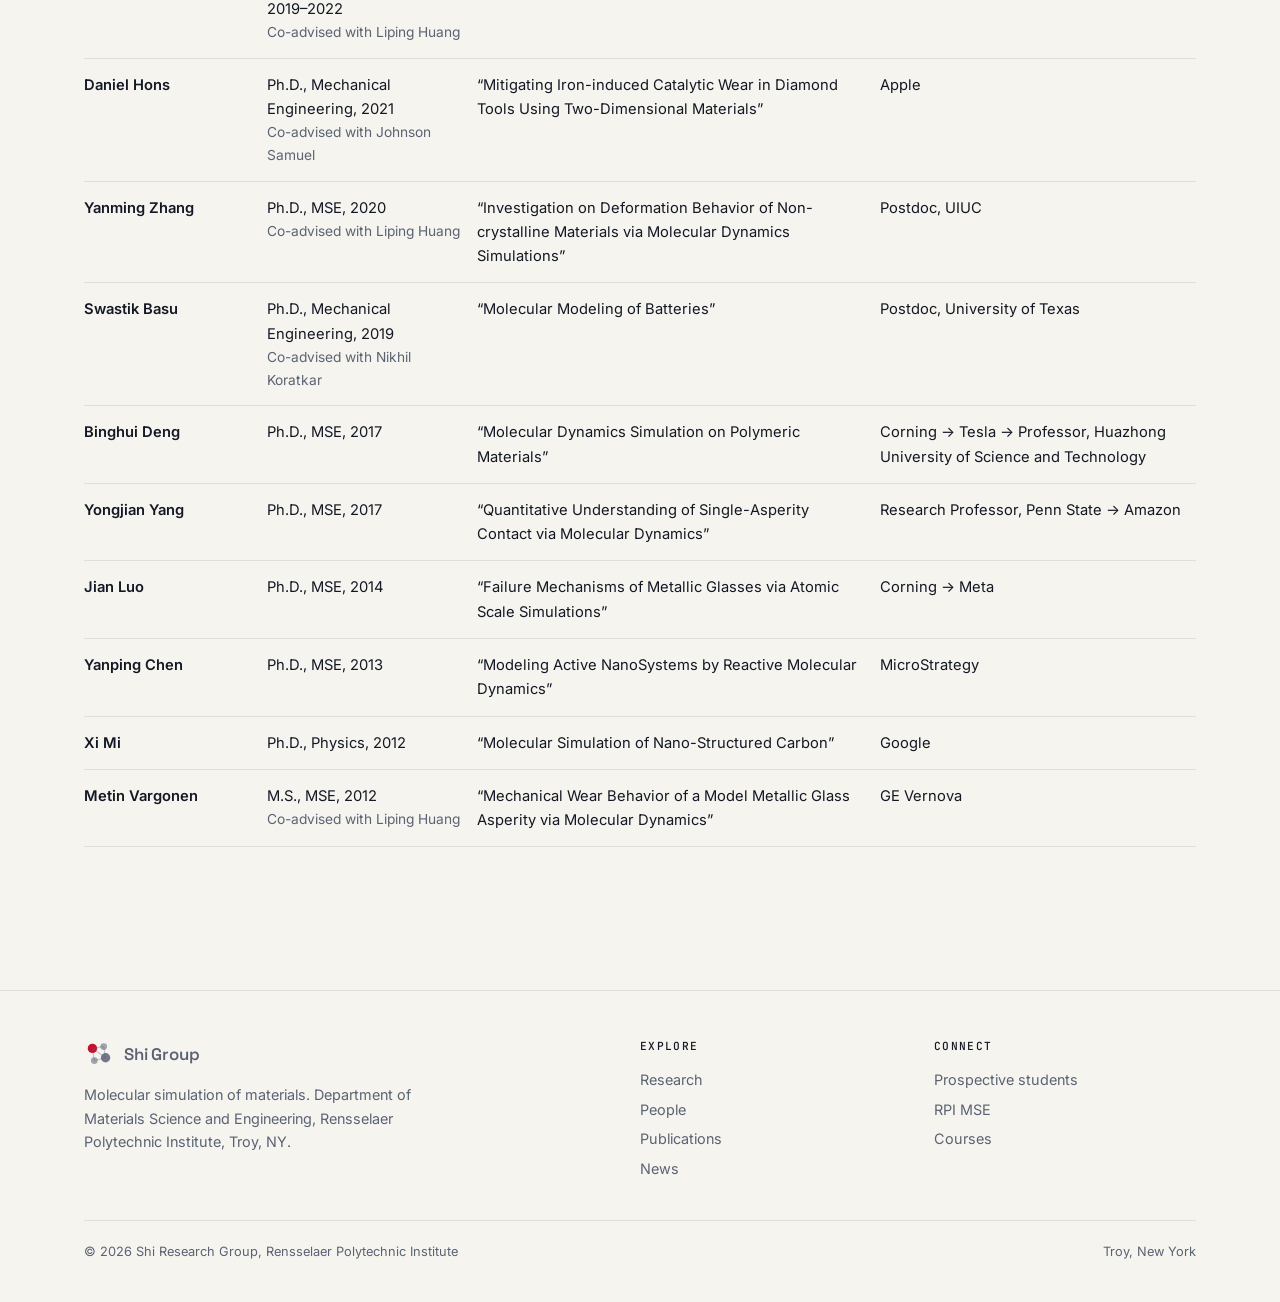
==== commit 8dd06127: "Add files via upload" ====
--- a/people.html
+++ b/people.html
@@ -24,7 +24,7 @@
 
 <section class="section" style="padding-top:0;border-top:0">
   <div class="wrap">
-    <figure class="group-photo reveal"><img src="assets/img/group.jpg" alt="Shi Group members and colleagues" loading="lazy"><figcaption>The Shi Group</figcaption></figure>
+    <figure class="group-photo reveal"><img src="assets/img/group.jpg" alt="The Shi Group with Professor Liping Huang's group" loading="lazy"><figcaption>The Shi Group (with Professor Liping Huang's group)</figcaption></figure>
   </div>
 </section>
 
